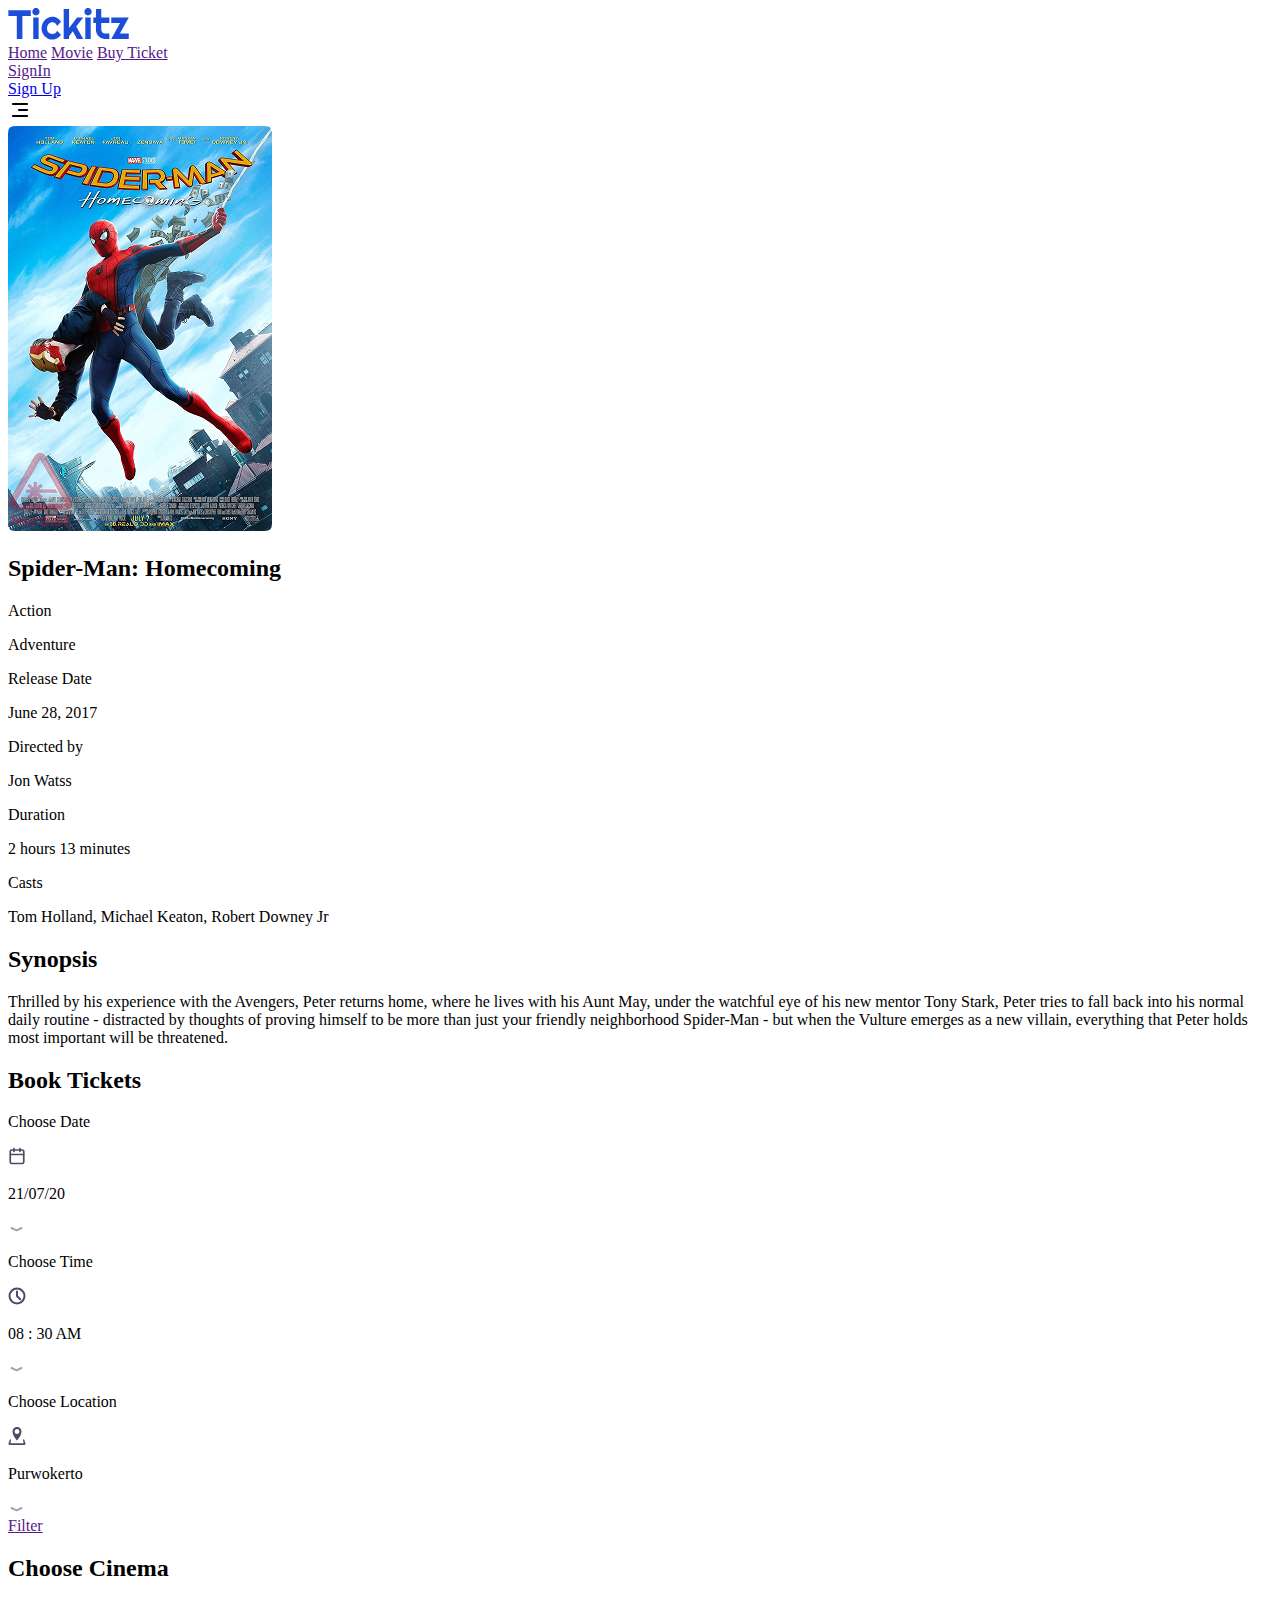
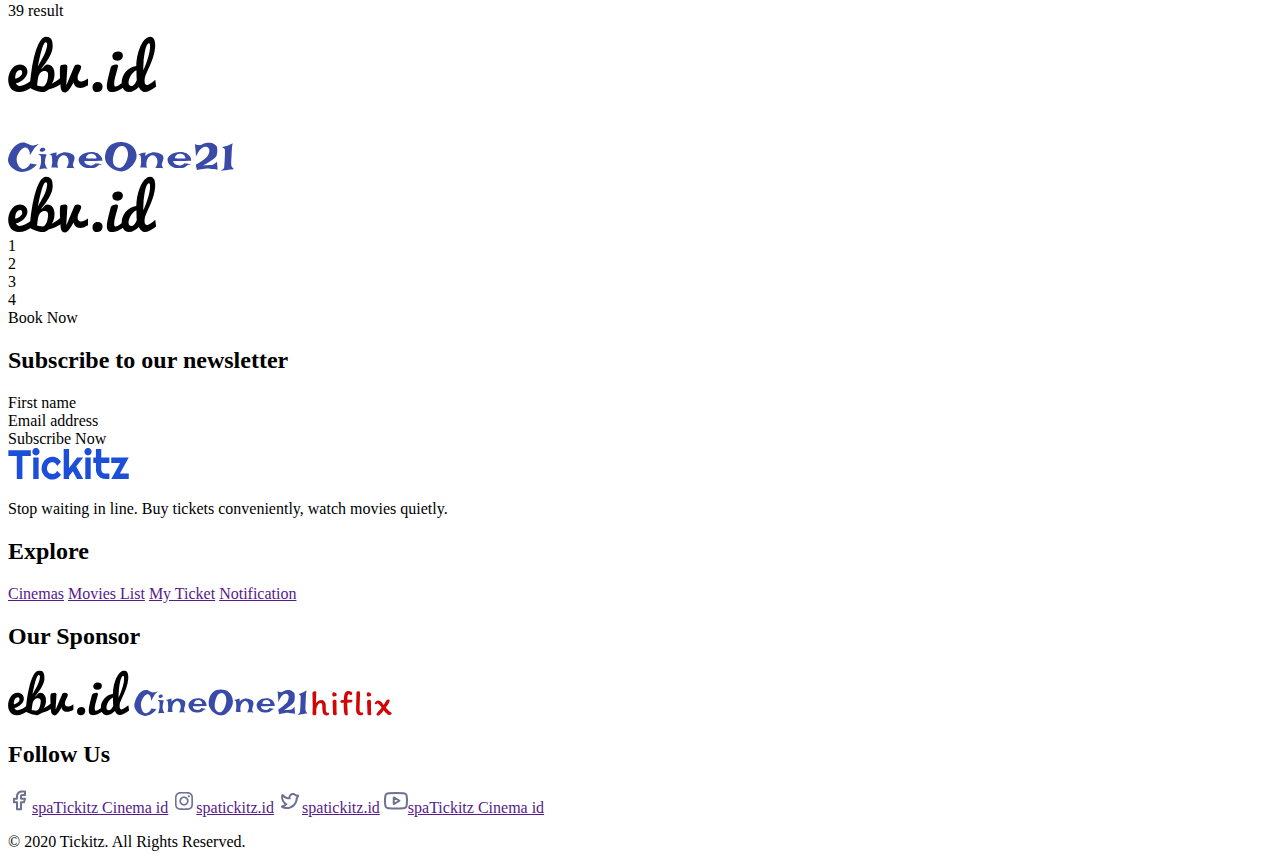
==== src/detail-movie.html @ 9533f8e1 "add: movie details html file" ====
<!DOCTYPE html>
<html lang="en">
  <head>
    <meta charset="UTF-8" />
    <meta name="viewport" content="width=device-width, initial-scale=1.0" />
    <title>Home</title>

    <!-- google font -->
    <link rel="preconnect" href="https://fonts.googleapis.com" />
    <link rel="preconnect" href="https://fonts.gstatic.com" crossorigin />
    <link
      href="https://fonts.googleapis.com/css2?family=Mulish:ital,wght@0,200..1000;1,200..1000&display=swap"
      rel="stylesheet"
    />

    <!-- external css -->
    <link rel="stylesheet" href="./detail-movie.css" />
  </head>
  <body>
    <!-- NAVBAR SECTION START -->
    <nav>
      <a href="">
        <img src="../assets/svg/tickitz-1.svg" alt="" />
      </a>
      <div>
        <a href="">Home</a>
        <a href="">Movie</a>
        <a href="">Buy Ticket</a>
      </div>
      <div>
        <a href=""><div>SignIn</div></a>
        <a href="./src/register.html"><div>Sign Up</div></a>
      </div>
      <svg
        width="24"
        height="24"
        viewBox="0 0 24 24"
        fill="none"
        xmlns="http://www.w3.org/2000/svg"
      >
        <path
          d="M4 6C4 5.73478 4.10536 5.48043 4.29289 5.29289C4.48043 5.10536 4.73478 5 5 5H19C19.2652 5 19.5196 5.10536 19.7071 5.29289C19.8946 5.48043 20 5.73478 20 6C20 6.26522 19.8946 6.51957 19.7071 6.70711C19.5196 6.89464 19.2652 7 19 7H5C4.73478 7 4.48043 6.89464 4.29289 6.70711C4.10536 6.51957 4 6.26522 4 6Z"
          fill="black"
        />
        <path
          d="M4 18C4 17.7348 4.10536 17.4804 4.29289 17.2929C4.48043 17.1054 4.73478 17 5 17H19C19.2652 17 19.5196 17.1054 19.7071 17.2929C19.8946 17.4804 20 17.7348 20 18C20 18.2652 19.8946 18.5196 19.7071 18.7071C19.5196 18.8946 19.2652 19 19 19H5C4.73478 19 4.48043 18.8946 4.29289 18.7071C4.10536 18.5196 4 18.2652 4 18Z"
          fill="black"
        />
        <path
          d="M11 11C10.7348 11 10.4804 11.1054 10.2929 11.2929C10.1054 11.4804 10 11.7348 10 12C10 12.2652 10.1054 12.5196 10.2929 12.7071C10.4804 12.8946 10.7348 13 11 13H19C19.2652 13 19.5196 12.8946 19.7071 12.7071C19.8946 12.5196 20 12.2652 20 12C20 11.7348 19.8946 11.4804 19.7071 11.2929C19.5196 11.1054 19.2652 11 19 11H11Z"
          fill="black"
        />
      </svg>
    </nav>

    <!-- NAVBAR SECTION END -->

<!-- HEADING SECTION START -->

<section class="heading">
    <div class="bg-img-heading"></div>    
    <div>
        <img src="../assets/imgs/poster-movie-detail.png" alt="" class="poster">
        <div class="details">
                <h2>Spider-Man: Homecoming</h2>
                <div class="genres">
                    <p>Action</p>
                    <p>Adventure</p>
                </div>

                <div>
                    <div>
                        <p>Release Date</p>
                        <p>June 28, 2017</p>
                    </div>
                    <div>
                        <p>Directed by</p>
                        <p>Jon Watss</p>
                    </div>
                </div>

                <div>
                    <div>
                        <p>Duration</p>
                        <p>2 hours 13 minutes</p>
                    </div>
                    <div>
                        <p>Casts</p>
                        <p>Tom Holland, Michael Keaton, Robert Downey Jr</p>
                    </div>
                </div>

        </div>
    <div class="synopsis">
        <h2>Synopsis</h2>
        <p>
            Thrilled by his experience with the Avengers, Peter returns home, where he lives with his Aunt May, under the watchful eye of his new mentor Tony Stark, Peter tries to fall back into his normal daily routine - distracted by thoughts of proving himself to be more than just your friendly neighborhood Spider-Man - but when the Vulture emerges as a new villain, everything that Peter holds most important will be threatened.
        </p>
    </div>
        
    </div>
    <div class="synopsis"></div>
</section>

<!-- HEADING SECTION END -->



<!-- BOOK TICKET START  -->

<SECTION class="book-ticket">
    <h2>Book Tickets</h2>
    <div>
        <div>
            <p>Choose Date</p>
            <div>
                <img src="../assets/icon/Dropdown/calendar (1) 1.svg" alt="">
                <p>21/07/20</p>
                <img src="../assets/icon/Dropdown/Forward.svg" alt="">
            </div>
        </div>
        <div>
            <p>Choose Time</p>
            <div>
                <img src="../assets/icon/Dropdown/time.svg" alt="">
                <p>08 : 30 AM</p>
                <img src="../assets/icon/Dropdown/Forward.svg" alt="">
            </div>
        </div>
        <div>
            <p>Choose Location</p>
            <div>
                <img src="../assets/icon/Dropdown/entypo_location.svg" alt="">
                <p>Purwokerto</p>
                <img src="../assets/icon/Dropdown/Forward.svg" alt="">
            </div>
        </div>
        <a href="" class="btn">Filter</a>
    </div>    
</SECTION>


<!-- Choose Cinema START -->

<section class="choose-cinema">
  <did class="head">
    <h2>Choose Cinema</h2>
    <p> 39 result</p>
  </did>
  <div class="cinema">
    <div><img src="../assets/svg/cinema/ebv.id.svg" alt=""></div>
    <div><img src="../assets/svg/cinema/hiflix.svg" alt=""></div>
    <div><img src="../assets/svg/cinema/CineOne21.svg" alt=""></div>
    <div><img src="../assets/svg/cinema/ebv.id.svg" alt=""></div>
  </div>
  <div class="pages">
    <div>1</div>
    <div>2</div>
    <div>3</div>
    <div>4</div>
  </div>
  <div class="btn">Book Now</div>
</section>

<!-- Choose Cinema END  -->

<!-- BOOK TICKET END -->




    <!-- SEND-EMAIL START -->
    <div class="send-email">
        <h2>Subscribe to our newsletter</h2>
        <div class="email-form">
          <div>First name</div>
          <div>Email address</div>
          <div>Subscribe Now</div>
        </div>
      </div>
      <!-- SEND-EMAIL END -->

      <!-- FOOTER START  -->
      <footer>
        <div>
          <div>
            <a href="">
              <img src="../assets/svg/tickitz-1.svg" alt="" />
            </a>
            <p>
              Stop waiting in line. Buy tickets conveniently, watch movies
              quietly.
            </p>
          </div>

          <div>
            <h2>Explore</h2>
            <div>
            <a href="">Cinemas</a>
            <a href="">Movies List</a>
            <a href="">My Ticket</a>
            <a href="">Notification</a>
          </div>
          </div>

          <div>
            <h2>Our Sponsor</h2>
            <div>
              <img src="../assets/svg/ebv.id 2.svg" alt="" />
            <img src="../assets/svg/CineOne21 2.svg" alt="" />
            <img src="../assets/svg/hiflix 2.svg" alt="" />
            </div>
          </div>
          <div>
            <h2>Follow Us</h2>
            <div>
              <a href=""><img src="../assets/svg/eva_facebook-outline.svg" alt=""><span>spaTickitz Cinema id</span></a>
            <a href=""><img src="../assets/svg/bx_bxl-instagram.svg" alt=""><span>spatickitz.id</span></a>
            <a href=""><img src="../assets/svg/eva_twitter-outline.svg" alt=""><span>spatickitz.id</span></a>
            <a href=""><img src="../assets/svg/feather_youtube.svg" alt=""><span>spaTickitz Cinema id</span></a>
            </div>
          </div>
        </div>
        <p>
          © 2020 Tickitz. All Rights Reserved.
        </p>
      </footer>
      <!-- FOOTER END  -->
    </main>
  </body>
</html>
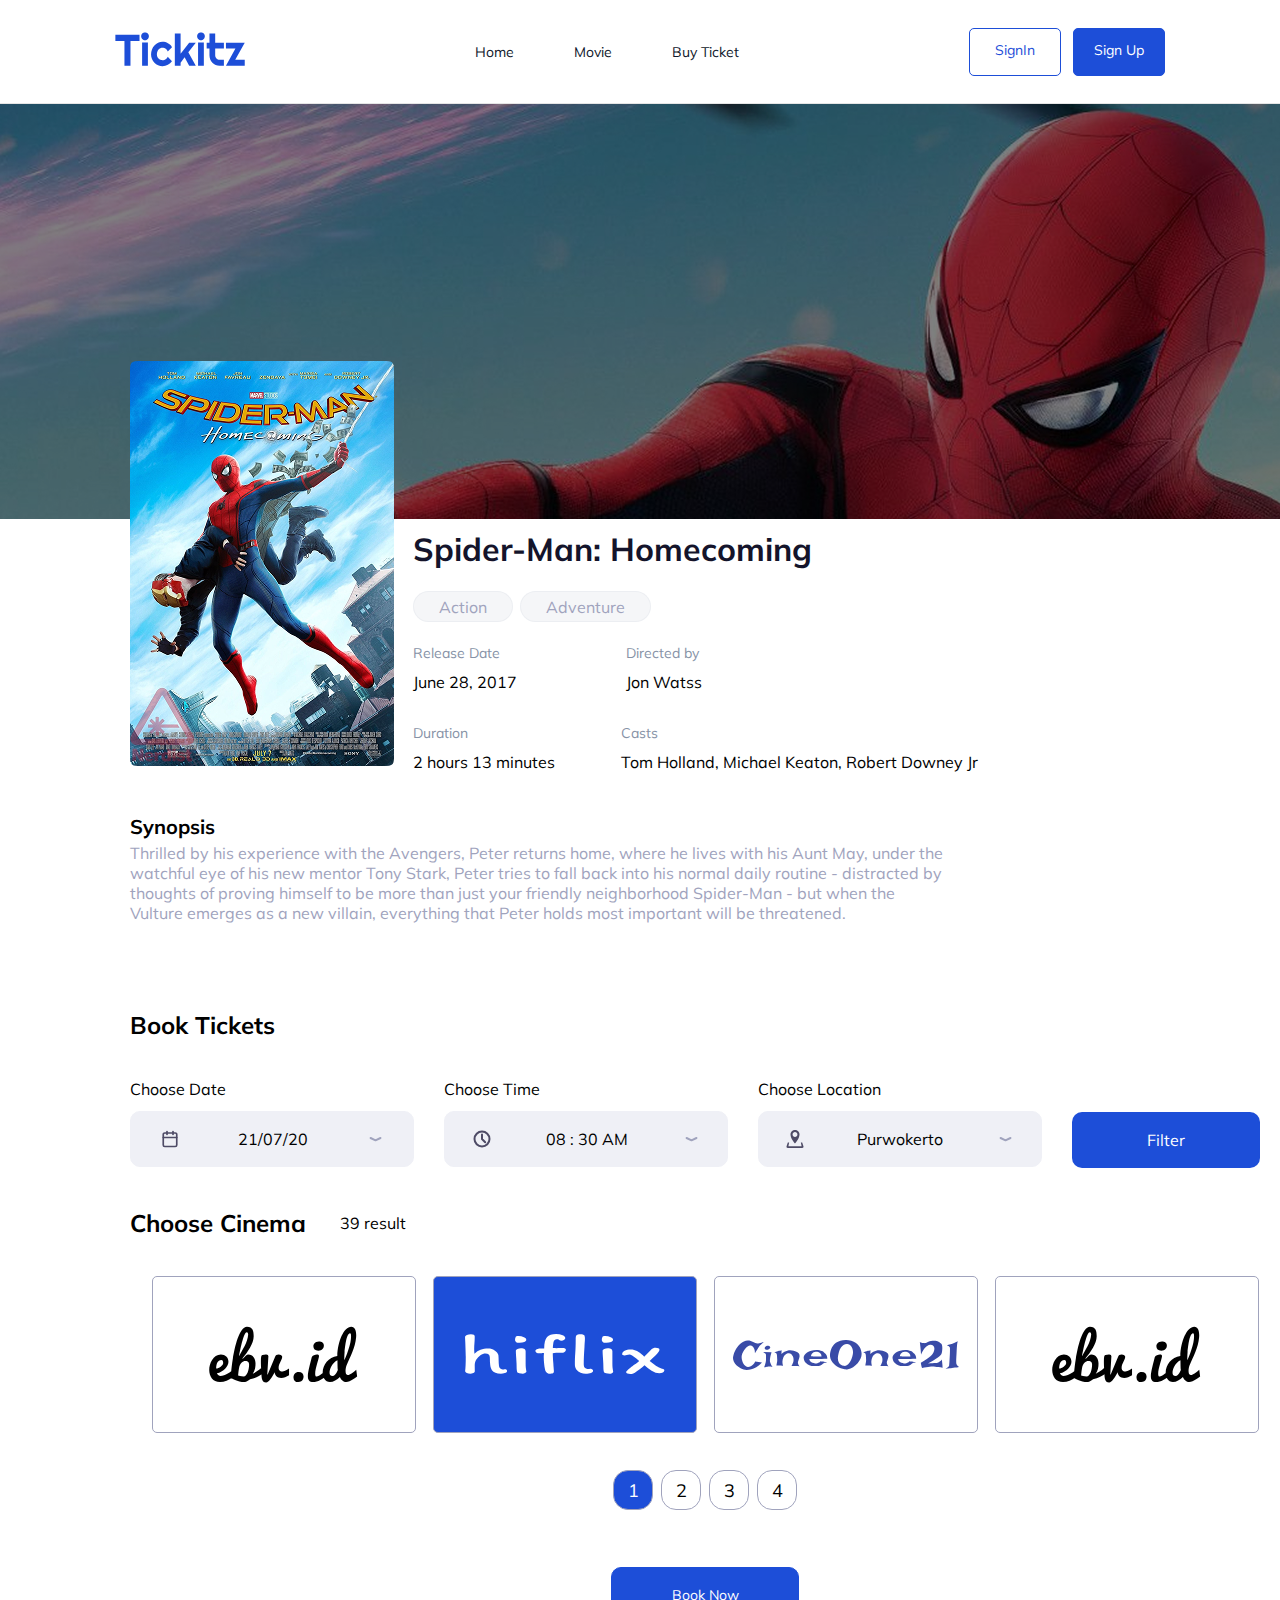
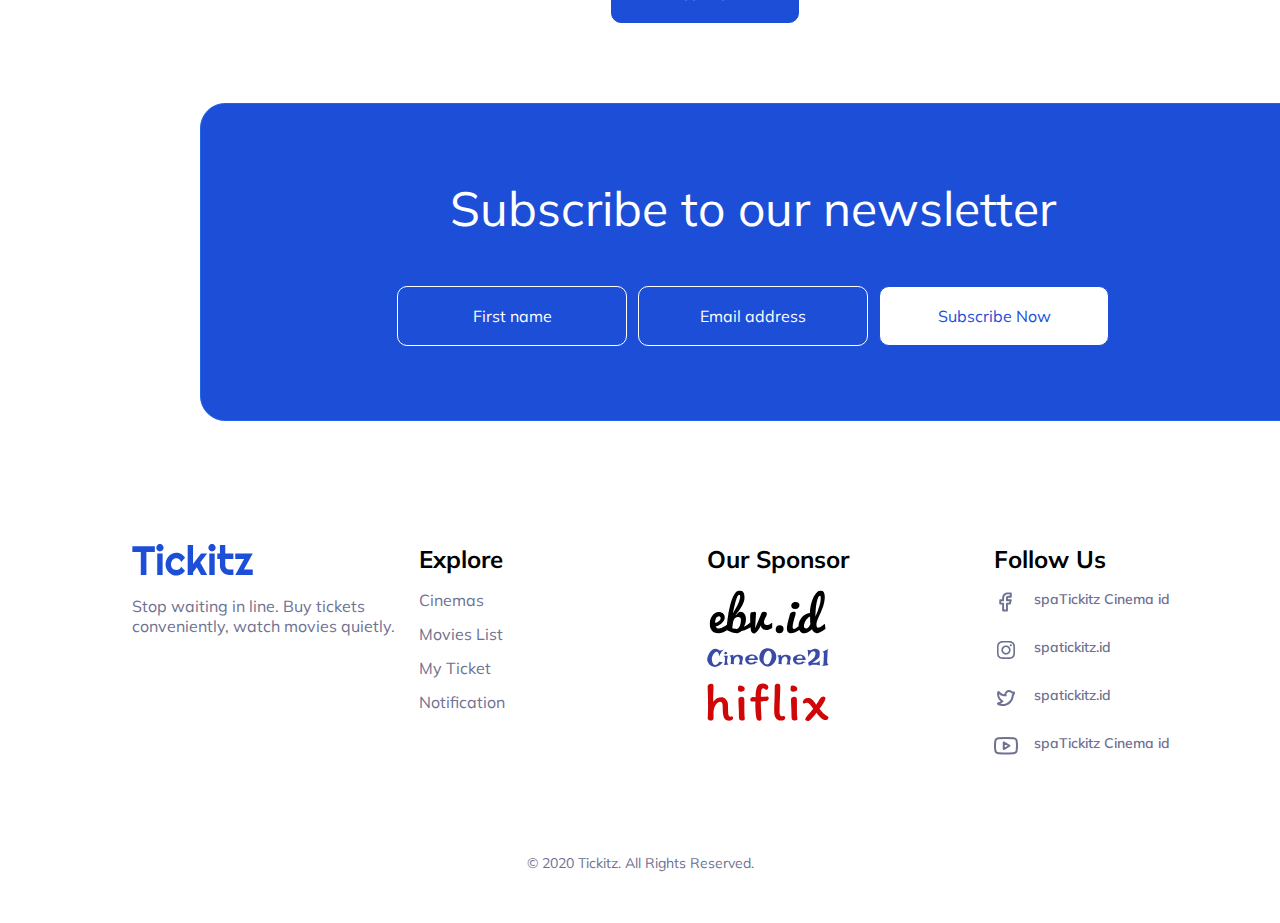
==== commit 7fffd297: "add: signup and movie list page link at navbar section" ====
--- a/src/detail-movie.html
+++ b/src/detail-movie.html
@@ -23,8 +23,8 @@
         <img src="../assets/svg/tickitz-1.svg" alt="" />
       </a>
       <div>
-        <a href="">Home</a>
-        <a href="">Movie</a>
+        <a href="../index.html">Home</a>
+        <a href="../src/movie-list.html">Movie</a>
         <a href="">Buy Ticket</a>
       </div>
       <div>
--- a/src/detail-movie.css
+++ b/src/detail-movie.css
@@ -0,0 +1,540 @@
+:root {
+  --primary-color: #1d4ed8;
+  --secondary-color: #a0a3bd;
+  --font-secondary: #6e7191;
+}
+
+* {
+  box-sizing: border-box;
+  margin: 0;
+}
+
+body {
+  font-family: "Mulish", serif;
+}
+
+nav {
+  display: flex;
+  font-size: 14px;
+  height: 104px;
+  padding: 27px 0;
+  justify-content: space-around;
+  border-bottom: 1px solid rgba(0, 0, 0, 0.1);
+  box-shadow: 0 4px 5px rgba(0, 0, 0, 0.03);
+  align-items: center;
+}
+
+nav > a > img {
+  width: 130px;
+  height: 51px;
+  left: 130px;
+}
+
+nav div:nth-of-type(1) {
+  display: flex;
+  justify-content: space-around;
+  gap: 60px;
+}
+
+nav div:nth-of-type(1) a {
+  text-decoration: none;
+  color: #0f172a;
+  font-weight: 400;
+}
+
+nav div:nth-of-type(2) {
+  display: flex;
+  gap: 12px;
+  align-items: center;
+  justify-content: center;
+}
+
+nav div:nth-of-type(2) a {
+  width: 92px;
+  height: 48px;
+
+  border-radius: 5px;
+  gap: 12px;
+  text-decoration: none;
+  padding: 12px;
+}
+
+nav div:nth-of-type(2) a:first-child {
+  color: var(--primary-color);
+  border: 1px solid var(--primary-color);
+}
+
+nav div:nth-of-type(2) a:nth-child(2) {
+  background-color: var(--primary-color);
+  color: #fff;
+  border: 1px solid var(--primary-color);
+}
+
+nav > svg {
+  display: none;
+}
+
+/* HEADING SECTION */
+.heading {
+  display: flex;
+  flex-direction: column;
+}
+
+.heading .bg-img-heading {
+ background: url("../assets/imgs/detail-movie.jpg");
+ background-position: center;
+  background-repeat: no-repeat;
+  background-size: cover;
+  position: relative;
+  height: 415px;
+}
+
+.heading .bg-img-heading::before {
+  content: "";
+  position: absolute;
+  inset: 0;
+  background-color: rgba(0, 0, 0, 0.5);
+}
+
+.heading div:nth-child(2){
+    margin-top: 5px;
+    position: relative;
+    margin-left: 130px;
+}
+
+.heading div:nth-child(2) > img {
+    position: absolute;
+    top: -163px;
+    z-index: 1;
+}
+
+.heading div:nth-child(2) .details {
+    display: flex;
+    flex-direction: column;
+    margin-left: 283px;
+    gap: 22px;
+
+}
+
+.heading .details > h2 {
+    font-size: 32px;
+    font-weight: 700;
+    color : #14142B;
+    
+}
+
+.heading .details .genres {
+    display: flex;
+    margin: 0;
+    gap: 7px;
+}
+
+.heading .details .genres p {    
+    display: flex;
+    justify-content: center;
+    align-items: center;
+    height: 31px;
+    border: 1px solid rgba(160, 163, 189, 0.1);
+    border-radius: 25px;
+    padding: 12px 25px;
+    background-color: rgba(160, 163, 189, 0.1);
+    color: var(--secondary-color);
+}
+
+.heading .details div:nth-child(3){
+    display: flex;
+    align-items: center;
+    justify-content: start;
+    gap: 109px;    
+}
+
+
+.heading .details div:nth-child(4) {
+    display: flex;
+    align-items: center;
+    justify-content: start;
+    gap: 66px;    
+}
+
+
+.heading .details div:nth-child(3) div,
+.heading .details div:nth-child(4) div {
+    margin: 0;    
+}
+
+.heading .details div:nth-child(3) div p,
+.heading .details div:nth-child(4) div p {
+    padding-bottom: 10px;
+}
+
+.heading .details div:nth-child(3) div p:nth-child(1),
+.heading .details div:nth-child(4) div p:nth-child(1){
+    font-size: 14px;
+    color: #8692A6;
+}
+
+.heading .details div:nth-child(3) div p:nth-child(2),
+.heading .details div:nth-child(4) div p:nth-child(2){
+    font-size: 16px;
+    font-weight: 400;
+}
+
+.heading .synopsis {
+    display: flex;
+    flex-direction: column;
+    gap: 4px;
+    margin-top: 32px;
+    width: 821px;
+}
+
+.heading  .synopsis h2 {
+    font-size: 20px;
+}
+
+.heading  .synopsis p {
+    color: var(--secondary-color);
+    font-size: 16px;
+}
+
+/* BOOK TICKET SECTION  */
+.book-ticket {
+    margin-top: 55px;
+    margin-left: 130px;
+    display: flex;
+    flex-direction: column;
+    justify-content: center;
+    align-items: start;
+    gap: 38px;  
+}
+
+.book-ticket > div {
+    display: flex;
+    align-items: center;
+    justify-content: center;
+    gap: 30px;
+}
+
+.book-ticket > div div div{
+    width: 284px;
+    height: 56px;
+    border: 1px solid #EFF0F6;
+    border-radius: 10px;
+    margin-top: 12px;
+    background: #EFF0F6;
+    display: flex;
+    align-items: center;
+    justify-content: space-around;
+}
+
+.book-ticket .btn {
+    width: 188px;
+    height: 56px;
+    border-radius: 10px;
+    background: var(--primary-color);
+    display: flex;
+    align-items: center;
+    justify-content: center;
+    margin-top: 34px;
+    text-decoration: none;
+    color: #fff;
+}
+
+.choose-cinema {
+  display: flex;
+  flex-direction: column;
+  justify-content: center;
+  align-items: center;
+  margin: 40px 0 0 130px;
+}
+
+.choose-cinema .head{
+  display: flex;
+  justify-content: center;
+  align-items: center; 
+  gap: 34px;
+  align-self: flex-start;
+}
+
+.choose-cinema .cinema {
+  display: flex;
+  justify-content: center;
+  align-items: center;  
+  margin-top: 38px;
+  gap: 17px;
+}
+
+.choose-cinema .cinema div {
+  display: flex;
+  align-items: center;
+  justify-content: center;
+  width: 264px;
+  height: 157px;
+  border: 1px solid var(--secondary-color);
+  border-radius: 5px;
+}
+
+.choose-cinema .cinema div:nth-child(2){
+  background-color: var(--primary-color);
+}
+
+.choose-cinema .pages {
+  display: flex;
+  align-items: center;
+  justify-content: center;
+  margin-top: 37px;
+  gap: 8px;
+}
+
+.choose-cinema .pages div{
+width: 40px;
+height: 40px;
+border: 1px solid var(--secondary-color);
+border-radius: 15px;
+display: flex;
+justify-content: center;
+align-items: center;
+font-size: 18px;
+}
+
+.choose-cinema .pages div:first-child{
+  background-color: var(--primary-color);
+  color: #fff;
+  
+}
+
+.choose-cinema .btn {
+  width: 188px;
+  height: 56px;
+  border: 1px solid var(--primary-color);
+  background-color: var(--primary-color);
+  color: #fff;
+  margin-top: 57px;
+  font-weight: 400;
+  font-size: 14px;
+  border-radius: 10px;
+  display: flex;
+  align-items: center;
+  justify-content: center;
+}
+
+/* SEND EMAIL SECTION */
+.send-email {
+  display: flex;
+  flex-direction: column;
+  align-items: center;
+  justify-content: center;
+  gap: 48px;
+  background-color: var(--primary-color);
+  width: 1106px;
+  height: 318px;
+  margin-top: 80px;
+  margin-left: 200px;
+  border: 1px solid #2563eb;
+  border-radius: 25px;
+}
+
+.send-email > h2 {
+  font-size: 48px;
+  font-weight: 400;
+  color: #fff;
+}
+
+.send-email .email-form {
+  display: flex;
+  gap: 11px;
+}
+
+.send-email .email-form div {
+  border: 1px solid #fff;
+  border-radius: 10px;
+  width: 230px;
+  height: 60px;
+  text-align: center;
+  display: flex;
+  justify-content: center;
+  align-items: center;
+  color: #fff;
+}
+
+.send-email .email-form div:nth-child(1):hover,
+.send-email .email-form div:nth-child(2):hover {
+  cursor: text;
+}
+
+.send-email .email-form div:nth-child(3):hover {
+  cursor: pointer;
+}
+
+.send-email .email-form div:last-child {
+  border: 1px solid var(--primary-color);
+  background-color: #fff;
+  color: var(--primary-color);
+}
+
+/* FOOTER */
+footer {
+  margin-top: 28px;
+}
+
+footer > div {
+  display: flex;
+  align-items: start;
+  justify-content: space-around;
+  margin-left: 130px;
+  margin-bottom: 45px;
+}
+
+footer > div > div {
+  width: 285;
+  flex-direction: column;
+  margin-top: 95px;
+  display: flex;
+  width: 284px;
+  gap: 16px;
+}
+
+footer > div > div p {
+  color: var(--font-secondary);
+}
+
+footer > div div:nth-child(2) div {
+  display: flex;
+  flex-direction: column;
+  gap: 14px;
+}
+
+footer > div div:nth-child(2) a {
+  text-decoration: none;
+  color: var(--font-secondary);
+}
+
+footer > div div:nth-child(3) div {
+  display: flex;
+  flex-direction: column;
+}
+
+footer > div div:nth-child(3) > div img:nth-of-type(1) {
+  width: 122px;
+  height: 45px;
+}
+
+footer > div div:nth-child(3) > div img:nth-of-type(2) {
+  width: 122px;
+  height: 45px;
+}
+
+footer > div div:nth-child(3) > div img:nth-of-type(3) {
+  width: 122px;
+  height: 45px;
+}
+
+footer > div div:nth-child(4) > div {
+  display: flex;
+  flex-direction: column;
+  gap: 24px;
+}
+
+footer > div div:nth-child(4) a {
+  display: flex;
+  gap: 16px;
+  text-decoration: none;
+  font-size: 14px;
+  font-weight: 600;
+  color: var(--font-secondary);
+}
+
+footer > div div:nth-child(4) a img {
+  width: 24px;
+  height: 24px;
+}
+
+footer > p {
+  text-align: center;
+  padding: 51px;
+  font-size: 14px;
+  font-weight: 400;
+  color: var(--font-secondary);
+}
+
+/*
+  
+  MEDIA QUERRY
+  
+  */
+
+@media (max-width: 480px) {
+  /* NAV SECTION */
+
+  nav {
+    padding: 24px;
+    align-items: center;
+    justify-content: space-between;
+  }
+  nav > a > img {
+    width: 120px;
+    height: 31px;
+  }
+
+  nav div:nth-child(2),
+  nav div:nth-child(3) {
+    display: none;
+  }
+
+  nav > svg {
+    display: block;
+  }
+
+  /* SEND EMAIL SECTION */
+
+  .send-email {
+    width: 327px;
+    margin-left: 80px;
+    height: 540px;
+    padding: 36px;
+  }
+
+  .send-email > h2 {
+    text-align: center;
+    font-size: 32px;
+  }
+
+  .send-email .email-form {
+    flex-direction: column;
+  }
+
+  /* FOOTER SECTION */
+
+  footer > div {
+    flex-direction: column;
+    margin-left: 80px;
+  }
+
+  footer > div div:nth-child(3) div {
+    flex-direction: row;
+    gap: 24px;
+  }
+
+  footer > div div:nth-child(3) > div img:nth-of-type(1) {
+    width: 81px;
+    height: 30px;
+  }
+
+  footer > div div:nth-child(3) > div img:nth-of-type(2) {
+    width: 81px;
+    height: 30px;
+  }
+
+  footer > div div:nth-child(3) > div img:nth-of-type(3) {
+    width: 81px;
+    height: 30px;
+  }
+
+  footer > div div:nth-child(4) > div {
+    flex-direction: row;
+    gap: 32px;
+  }
+
+  footer > div div:nth-child(4) span {
+    display: none;
+  }
+}
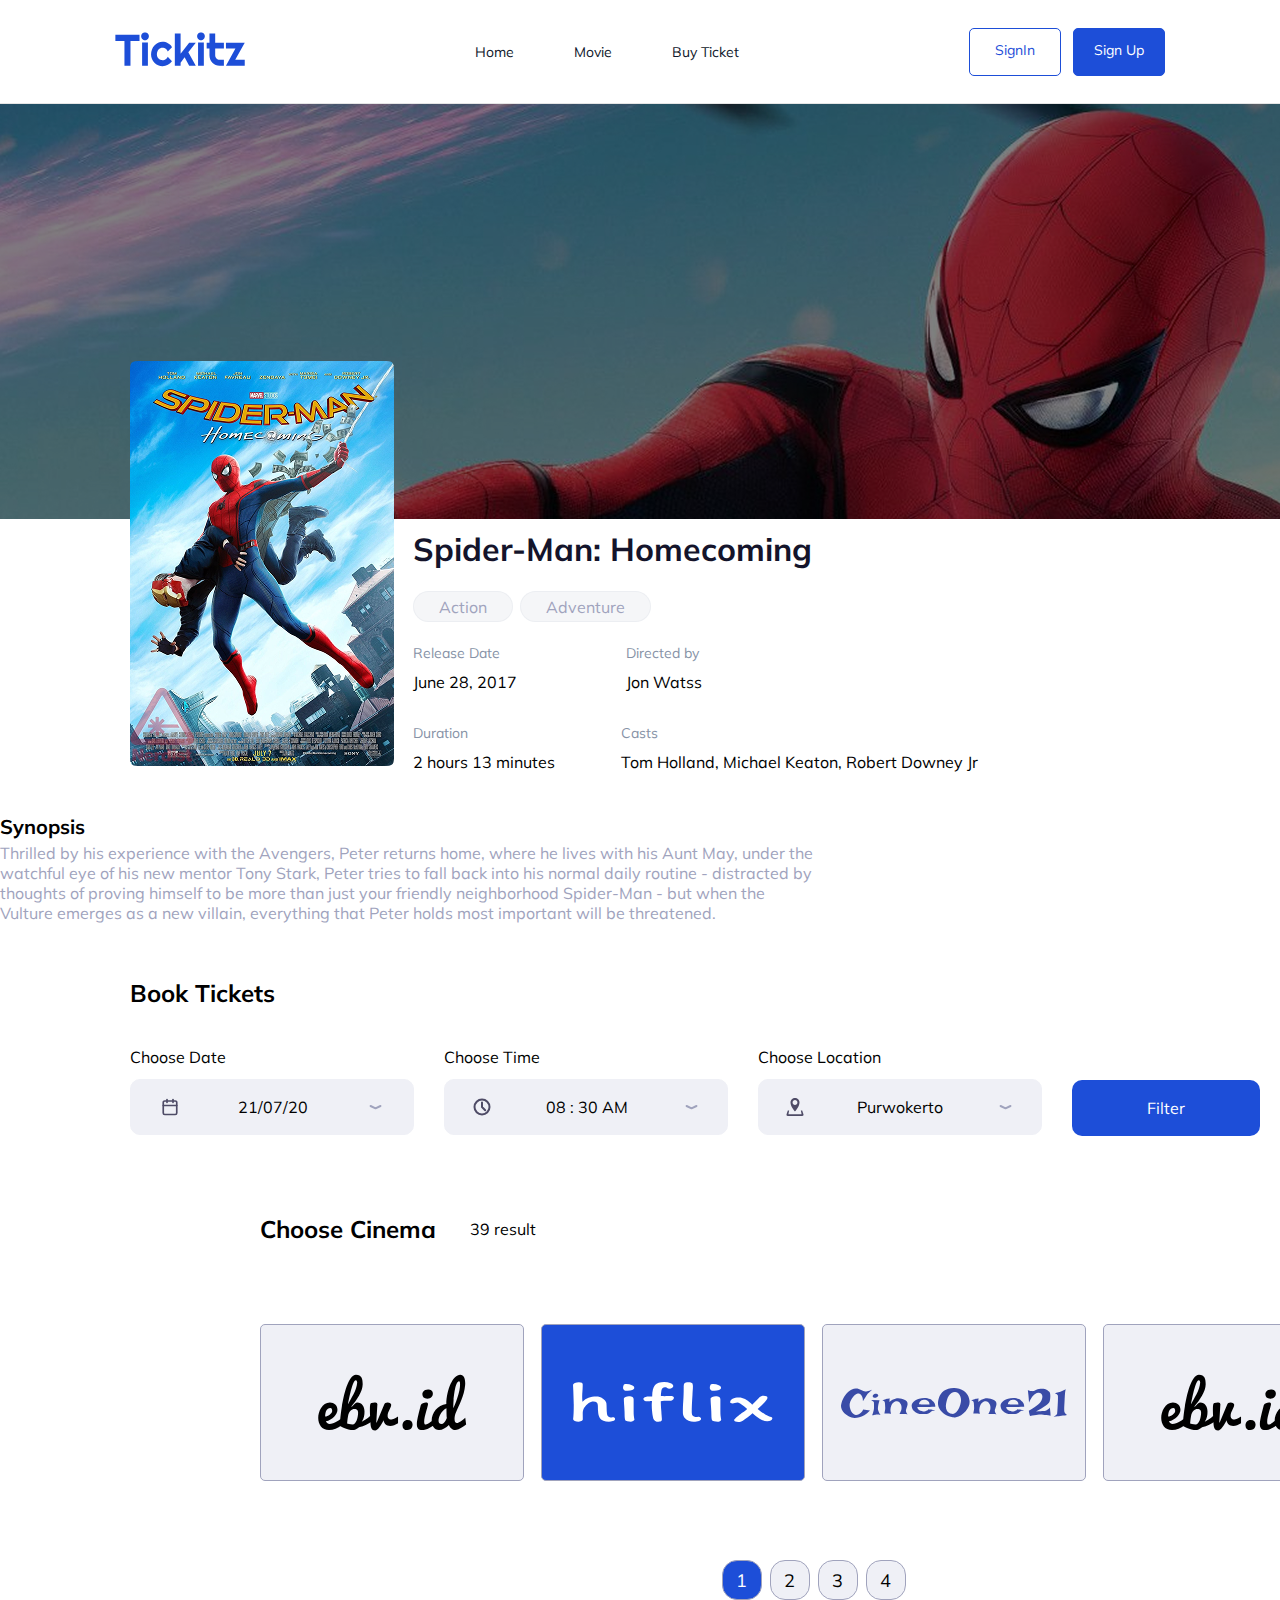
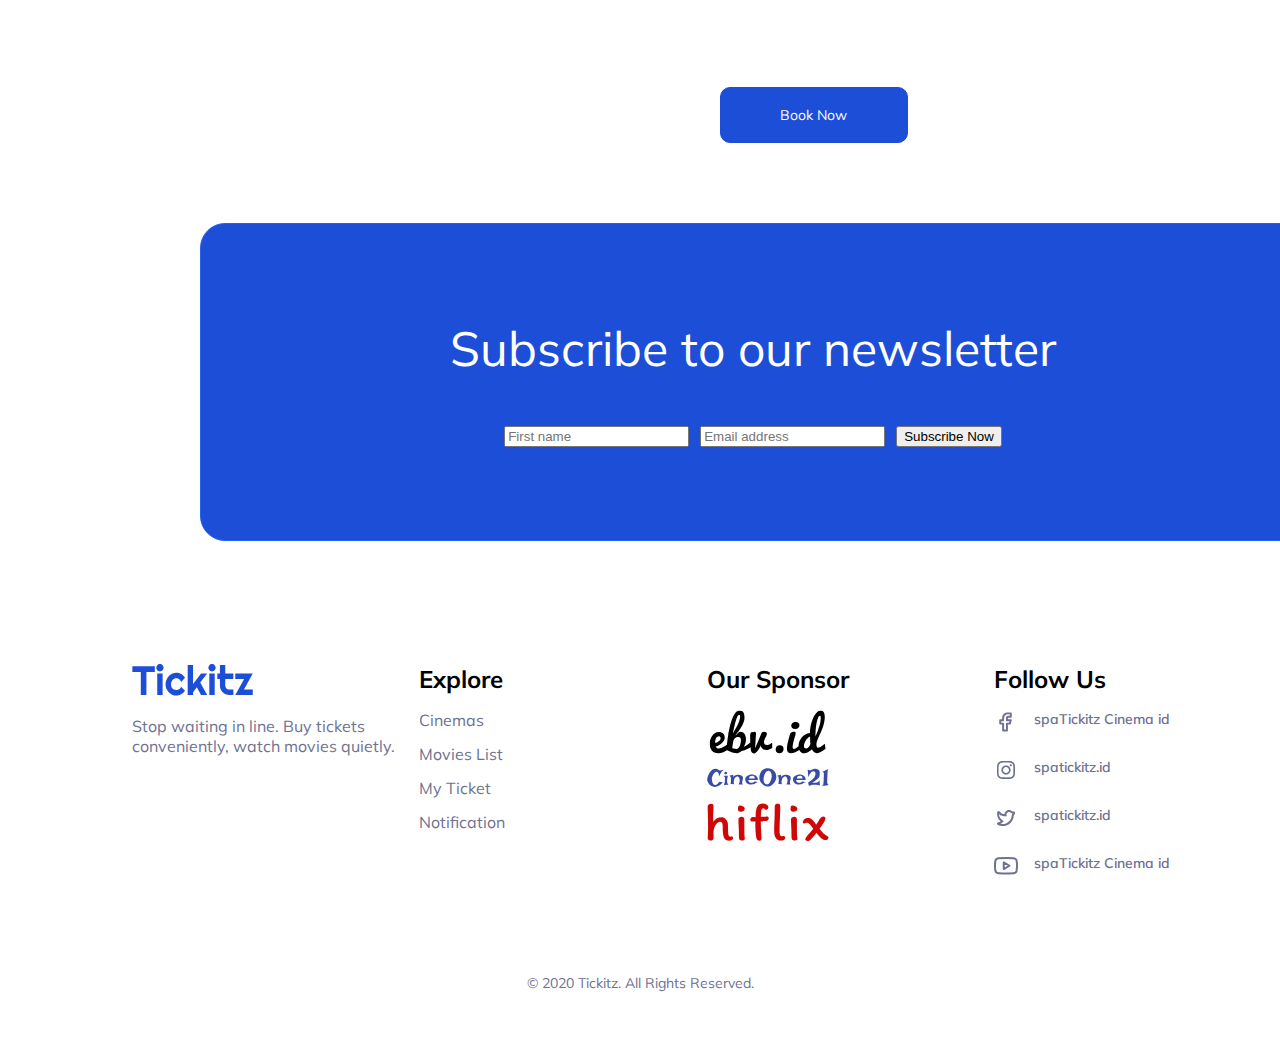
==== commit bc4f490d: "fix: padding body page" ====
--- a/src/detail-movie.html
+++ b/src/detail-movie.html
@@ -3,7 +3,7 @@
   <head>
     <meta charset="UTF-8" />
     <meta name="viewport" content="width=device-width, initial-scale=1.0" />
-    <title>Home</title>
+    <title>detail movie</title>
 
     <!-- google font -->
     <link rel="preconnect" href="https://fonts.googleapis.com" />
@@ -91,15 +91,15 @@
                 </div>
 
         </div>
+    
+        
+    </div>
     <div class="synopsis">
-        <h2>Synopsis</h2>
+      <h2>Synopsis</h2>
         <p>
             Thrilled by his experience with the Avengers, Peter returns home, where he lives with his Aunt May, under the watchful eye of his new mentor Tony Stark, Peter tries to fall back into his normal daily routine - distracted by thoughts of proving himself to be more than just your friendly neighborhood Spider-Man - but when the Vulture emerges as a new villain, everything that Peter holds most important will be threatened.
         </p>
     </div>
-        
-    </div>
-    <div class="synopsis"></div>
 </section>
 
 <!-- HEADING SECTION END -->
@@ -136,31 +136,33 @@
             </div>
         </div>
         <a href="" class="btn">Filter</a>
-    </div>    
+    </div>
+
+    <div class="choose-cinema">
+      <did class="head">
+        <h2>Choose Cinema</h2>
+        <p> 39 result</p>
+      </did>
+      <div class="cinema">
+        <div><img src="../assets/svg/cinema/ebv.id.svg" alt=""></div>
+        <div><img src="../assets/svg/cinema/hiflix.svg" alt=""></div>
+        <div><img src="../assets/svg/cinema/CineOne21.svg" alt=""></div>
+        <div><img src="../assets/svg/cinema/ebv.id.svg" alt=""></div>
+      </div>
+      <div class="pages">
+        <div>1</div>
+        <div>2</div>
+        <div>3</div>
+        <div>4</div>
+      </div>
+      <div class="btn">Book Now</div>
+    </div>
 </SECTION>
 
 
 <!-- Choose Cinema START -->
 
-<section class="choose-cinema">
-  <did class="head">
-    <h2>Choose Cinema</h2>
-    <p> 39 result</p>
-  </did>
-  <div class="cinema">
-    <div><img src="../assets/svg/cinema/ebv.id.svg" alt=""></div>
-    <div><img src="../assets/svg/cinema/hiflix.svg" alt=""></div>
-    <div><img src="../assets/svg/cinema/CineOne21.svg" alt=""></div>
-    <div><img src="../assets/svg/cinema/ebv.id.svg" alt=""></div>
-  </div>
-  <div class="pages">
-    <div>1</div>
-    <div>2</div>
-    <div>3</div>
-    <div>4</div>
-  </div>
-  <div class="btn">Book Now</div>
-</section>
+
 
 <!-- Choose Cinema END  -->
 
@@ -171,13 +173,23 @@
 
     <!-- SEND-EMAIL START -->
     <div class="send-email">
-        <h2>Subscribe to our newsletter</h2>
-        <div class="email-form">
-          <div>First name</div>
-          <div>Email address</div>
-          <div>Subscribe Now</div>
-        </div>
-      </div>
+      <h2>Subscribe to our newsletter</h2>
+      <form class="email-form">
+        <input
+          type="text"
+          id="fname"
+          name="firstname"
+          placeholder="First name"
+        />
+        <input
+          type="text"
+          id="email"
+          name="email"
+          placeholder="Email address"
+        />
+        <button type="submit">Subscribe Now</button>
+      </form>
+    </div>
       <!-- SEND-EMAIL END -->
 
       <!-- FOOTER START  -->
--- a/src/detail-movie.css
+++ b/src/detail-movie.css
@@ -252,7 +252,7 @@
   justify-content: center;
   align-items: center; 
   gap: 34px;
-  align-self: flex-start;
+  align-self: flex-start;  
 }
 
 .choose-cinema .cinema {
